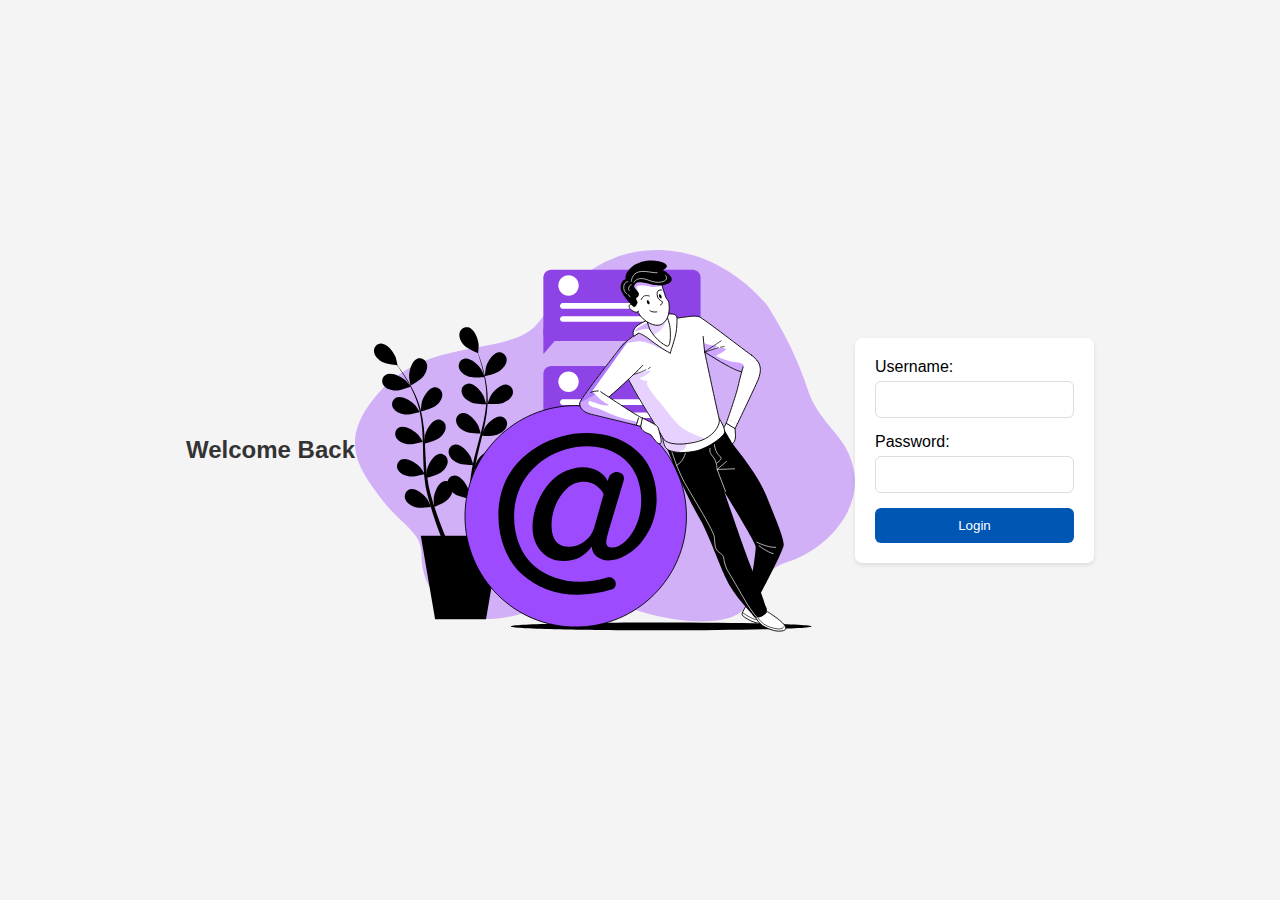
==== index.html @ e1b91037 "logo added svg" ====
<!DOCTYPE html>
<html>
<head>
    <link rel="stylesheet" href="style.css">
    <title>Login to Premium Support</title>
</head>
<body>
    <h2>Welcome Back</h2>
    <div class="container">
    <img class="logo" src="assets/img/img-login.svg" alt="Logo">
    </div>

    <form id="loginForm">
        <div>
            <label for="username">Username:</label>
            <input type="text" id="username" name="username" required>
        </div>
        <div>
            <label for="password">Password:</label>
            <input type="password" id="password" name="password" required>
        </div>
        <button type="submit">Login</button>
    </form>
    <script src="login.js"></script>
</body>
</html>
---- style.css ----
/* style.css */
body {
    font-family: Arial, sans-serif;
    background-color: #f4f4f4;
    display: flex;
    justify-content: center;
    align-items: center;
    height: 100vh;
    margin: 0;
}

h2 {
    color: #333;
}

form {
    background-color: #ffffff;
    padding: 20px;
    border-radius: 7px;
    box-shadow: 0 2px 4px rgba(0, 0, 0, 0.1);
}

div {
    margin-bottom: 15px;
}

label {
    display: block;
    margin-bottom: 5px;
}

input[type="text"],
input[type="password"] {
    width: 100%;
    padding: 10px;
    border: 1px solid #ddd;
    border-radius: 6px;
    box-sizing: border-box; /* Makes sure padding doesn't affect overall width */
}

button {
    width: 100%;
    padding: 10px;
    background-color: #0056b3;
    color: white;
    border: none;
    border-radius: 6px;
    cursor: pointer;
}

button:hover {
    background-color: #003d7a;
}
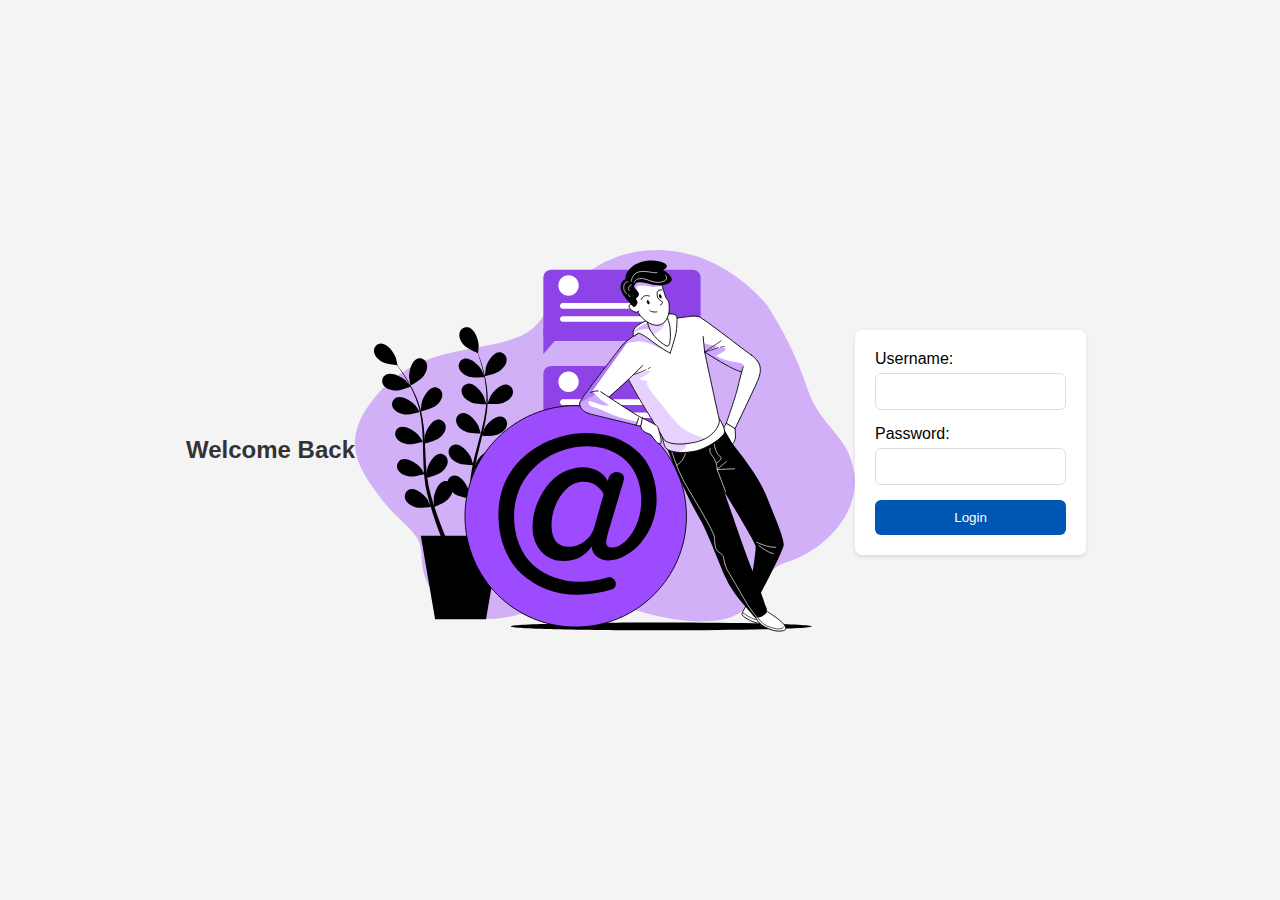
==== commit b2417078: "div tag added for form" ====
--- a/index.html
+++ b/index.html
@@ -7,20 +7,21 @@
 <body>
     <h2>Welcome Back</h2>
     <div class="container">
-    <img class="logo" src="assets/img/img-login.svg" alt="Logo">
+        <img class="logo" src="assets/img/img-login.svg" alt="Logo">
     </div>
-
-    <form id="loginForm">
-        <div>
-            <label for="username">Username:</label>
-            <input type="text" id="username" name="username" required>
-        </div>
-        <div>
-            <label for="password">Password:</label>
-            <input type="password" id="password" name="password" required>
-        </div>
-        <button type="submit">Login</button>
-    </form>
+    <div class="container">
+        <form id="loginForm">
+            <div>
+                <label for="username">Username:</label>
+                <input type="text" id="username" name="username" required>
+            </div>
+            <div>
+                <label for="password">Password:</label>
+                <input type="password" id="password" name="password" required>
+            </div>
+            <button type="submit">Login</button>
+        </form>
+    </div>
     <script src="login.js"></script>
 </body>
 </html>
--- a/style.css
+++ b/style.css
@@ -18,6 +18,8 @@
     padding: 20px;
     border-radius: 7px;
     box-shadow: 0 2px 4px rgba(0, 0, 0, 0.1);
+    width: 80%;
+    max-width: 300px;
 }
 
 div {
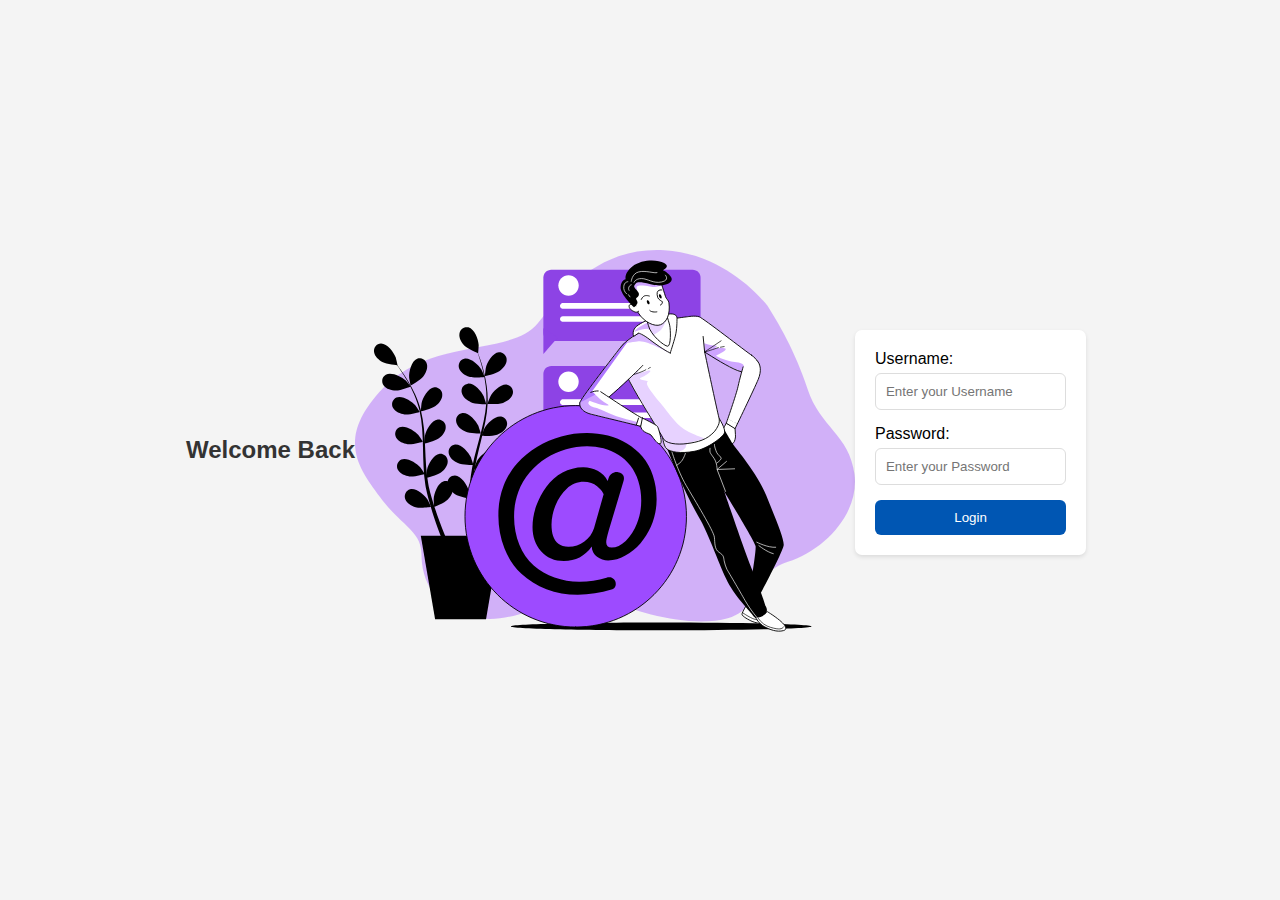
==== commit dd095801: "placeholder added to the form" ====
--- a/index.html
+++ b/index.html
@@ -9,15 +9,15 @@
     <div class="container">
         <img class="logo" src="assets/img/img-login.svg" alt="Logo">
     </div>
-    <div class="container">
+    <div class="containera">
         <form id="loginForm">
             <div>
                 <label for="username">Username:</label>
-                <input type="text" id="username" name="username" required>
+                <input type="text" id="username" name="username" placeholder="Enter your Username" required>
             </div>
             <div>
                 <label for="password">Password:</label>
-                <input type="password" id="password" name="password" required>
+                <input type="password" id="password" name="password" placeholder="Enter your Password" required>
             </div>
             <button type="submit">Login</button>
         </form>
--- a/style.css
+++ b/style.css
@@ -19,7 +19,7 @@
     border-radius: 7px;
     box-shadow: 0 2px 4px rgba(0, 0, 0, 0.1);
     width: 80%;
-    max-width: 300px;
+    max-width: 400px;
 }
 
 div {
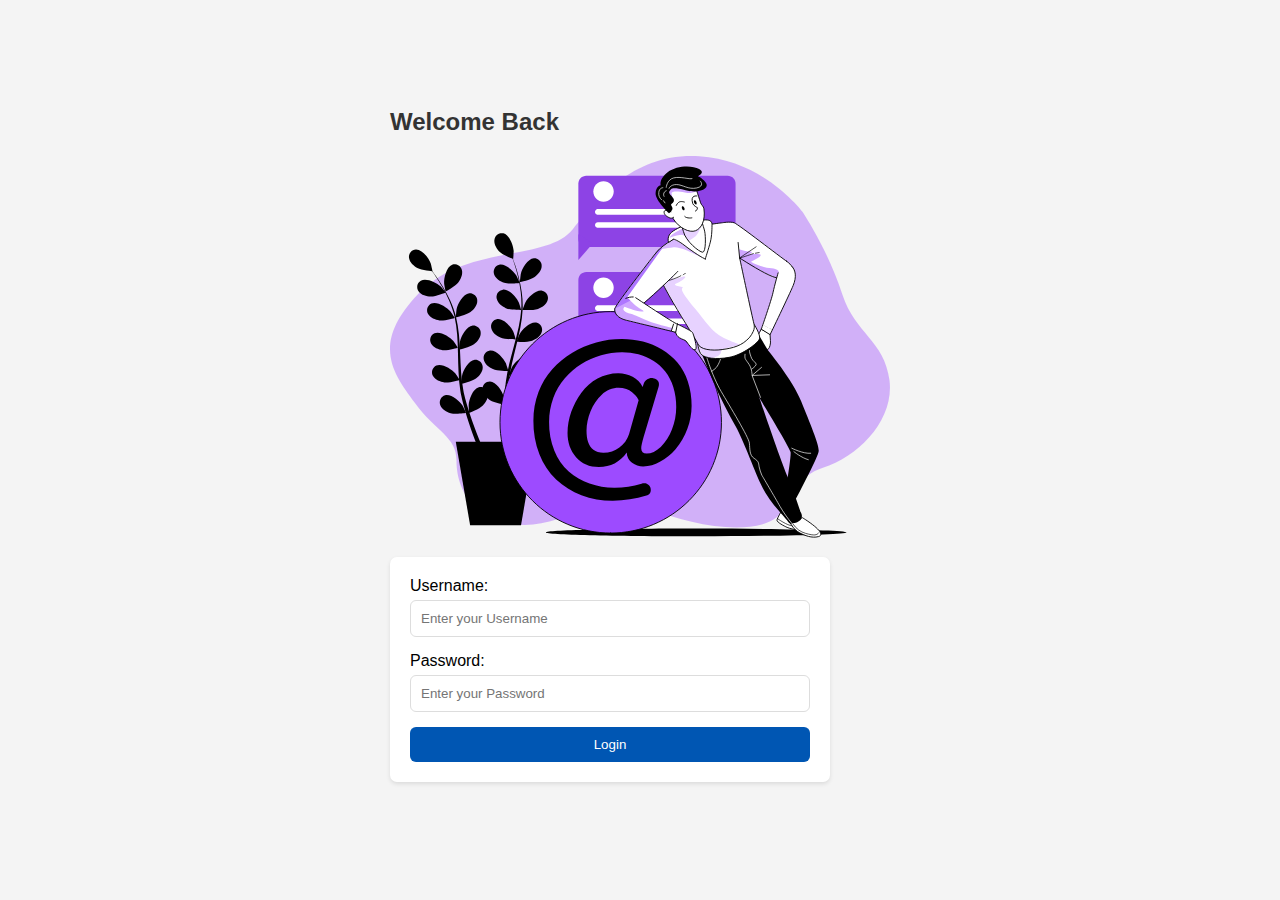
==== commit 23890c75: "div added to form" ====
--- a/index.html
+++ b/index.html
@@ -5,23 +5,25 @@
     <title>Login to Premium Support</title>
 </head>
 <body>
-    <h2>Welcome Back</h2>
-    <div class="container">
-        <img class="logo" src="assets/img/img-login.svg" alt="Logo">
+    <div class="main">
+        <h2>Welcome Back</h2>
+        <div class="container">
+            <img class="logo" src="assets/img/img-login.svg" alt="Logo">
+        </div>
+        <div class="containera">
+            <form id="loginForm">
+                <div>
+                    <label for="username">Username:</label>
+                    <input type="text" id="username" name="username" placeholder="Enter your Username" required>
+                </div>
+                <div>
+                    <label for="password">Password:</label>
+                    <input type="password" id="password" name="password" placeholder="Enter your Password" required>
+                </div>
+                <button type="submit">Login</button>
+            </form>
+        </div>
+        <script src="login.js"></script>
     </div>
-    <div class="containera">
-        <form id="loginForm">
-            <div>
-                <label for="username">Username:</label>
-                <input type="text" id="username" name="username" placeholder="Enter your Username" required>
-            </div>
-            <div>
-                <label for="password">Password:</label>
-                <input type="password" id="password" name="password" placeholder="Enter your Password" required>
-            </div>
-            <button type="submit">Login</button>
-        </form>
-    </div>
-    <script src="login.js"></script>
 </body>
 </html>
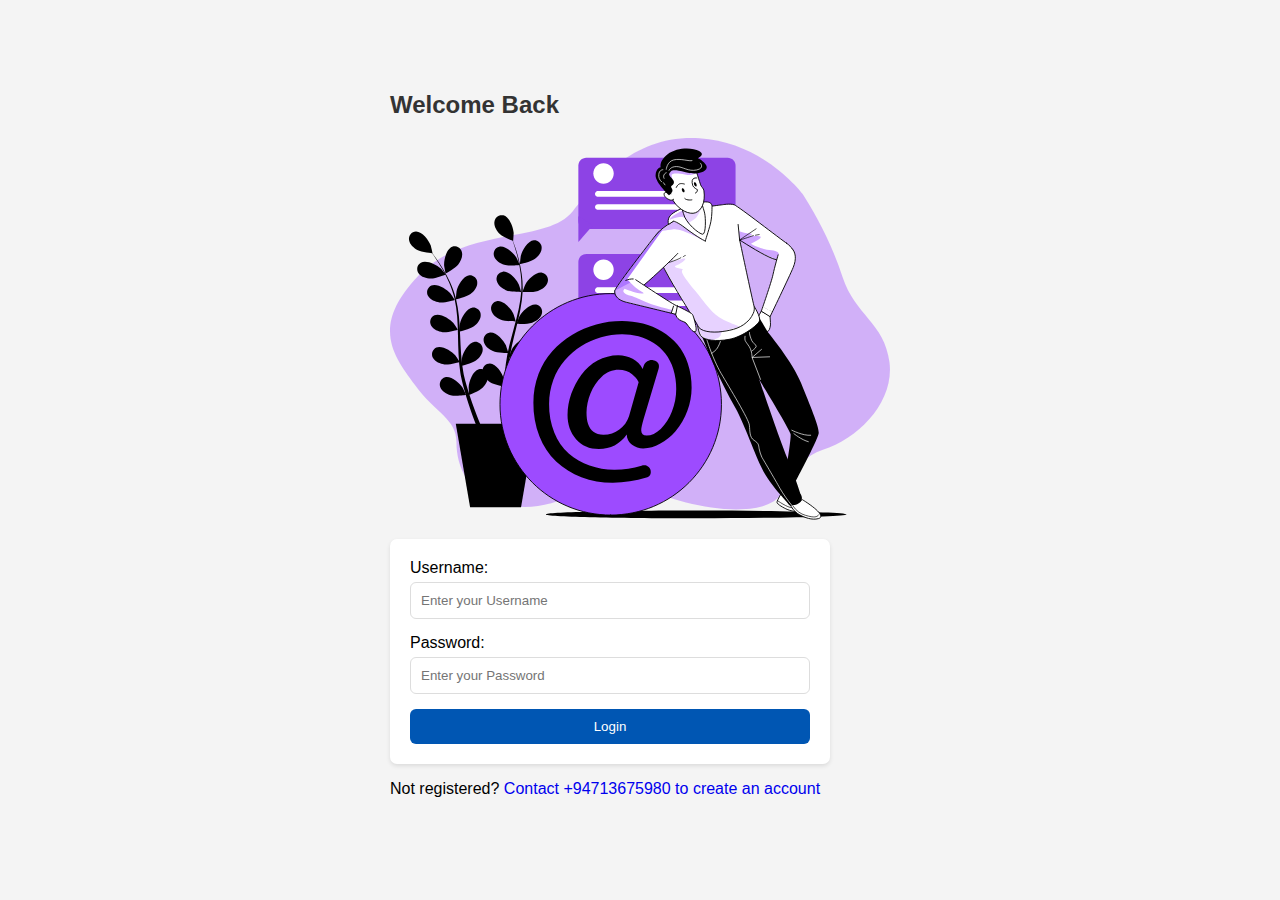
==== commit 62bc2657: "new user paragraph added" ====
--- a/index.html
+++ b/index.html
@@ -22,6 +22,12 @@
                 </div>
                 <button type="submit">Login</button>
             </form>
+            <p>Not registered? 
+			<a href="#"
+			style="text-decoration: none;">
+				Contact +94713675980 to create an account
+			</a>
+		</p>
         </div>
         <script src="login.js"></script>
     </div>
